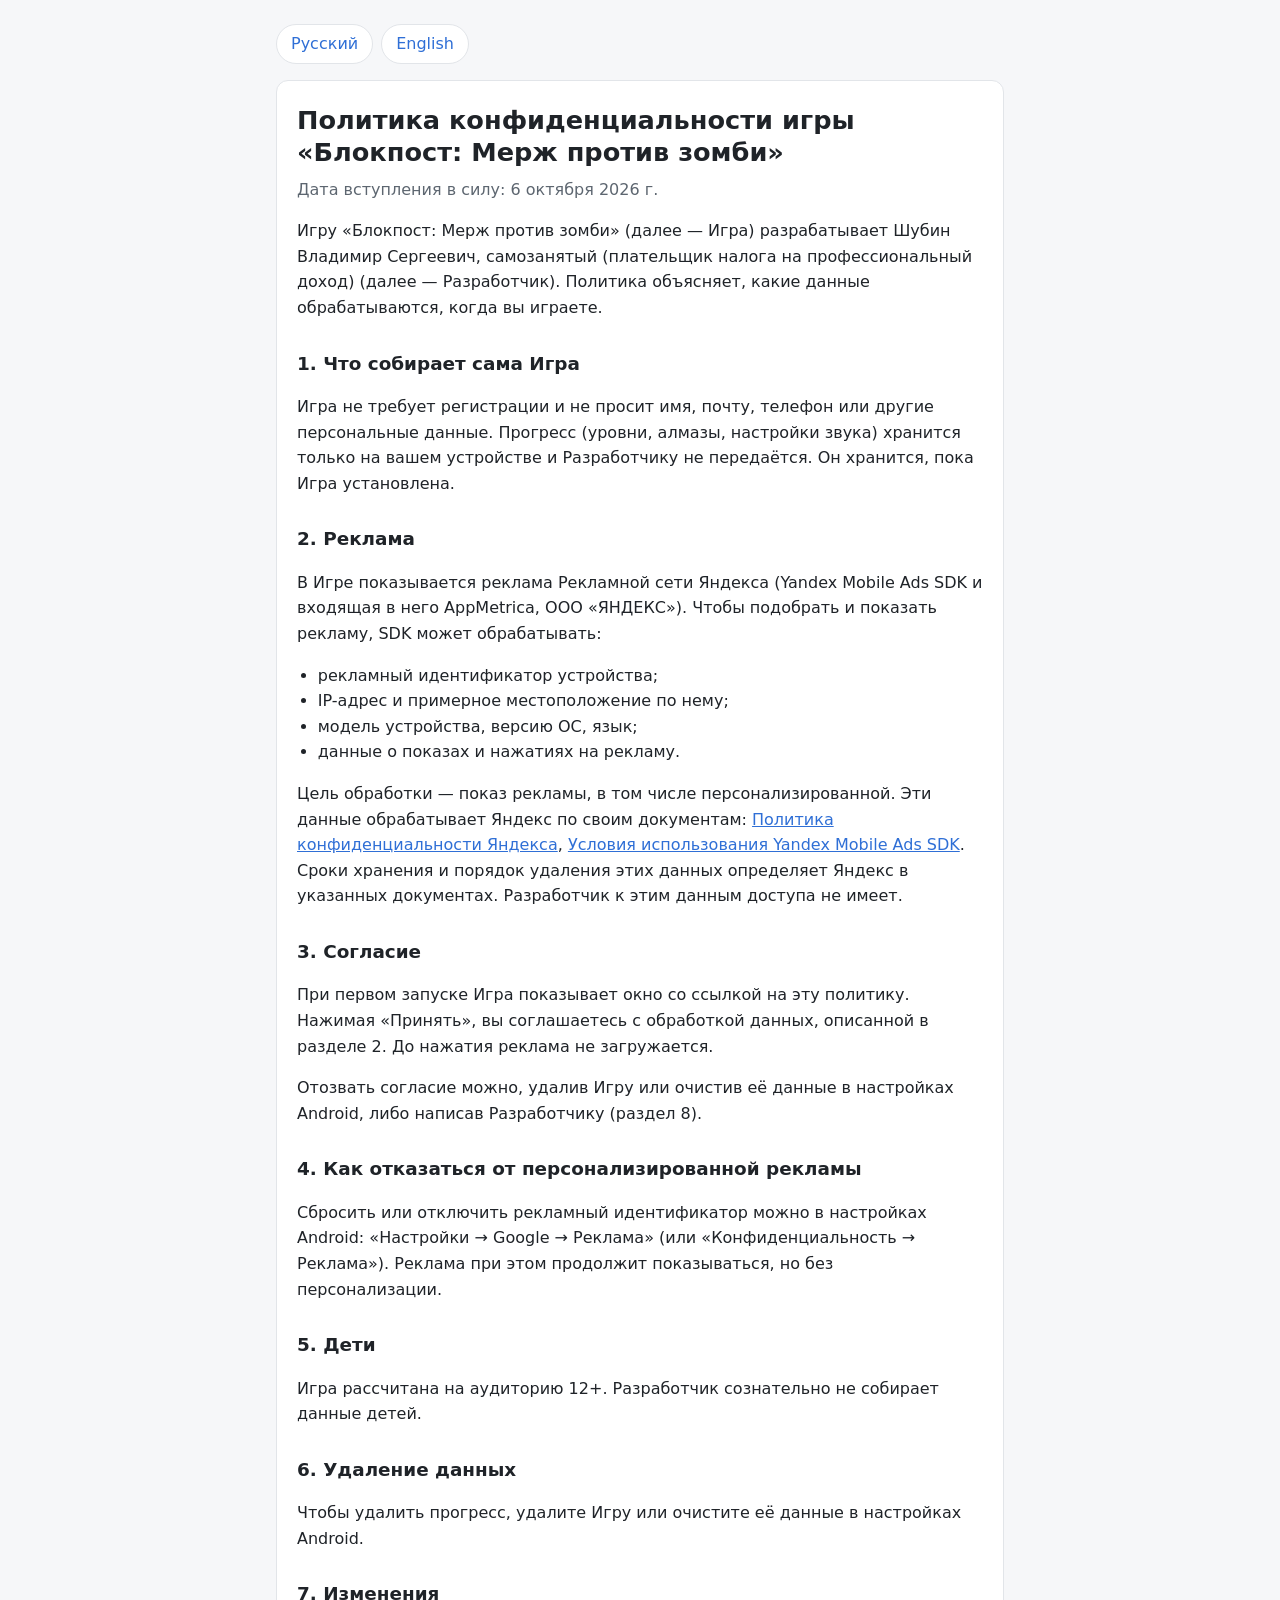
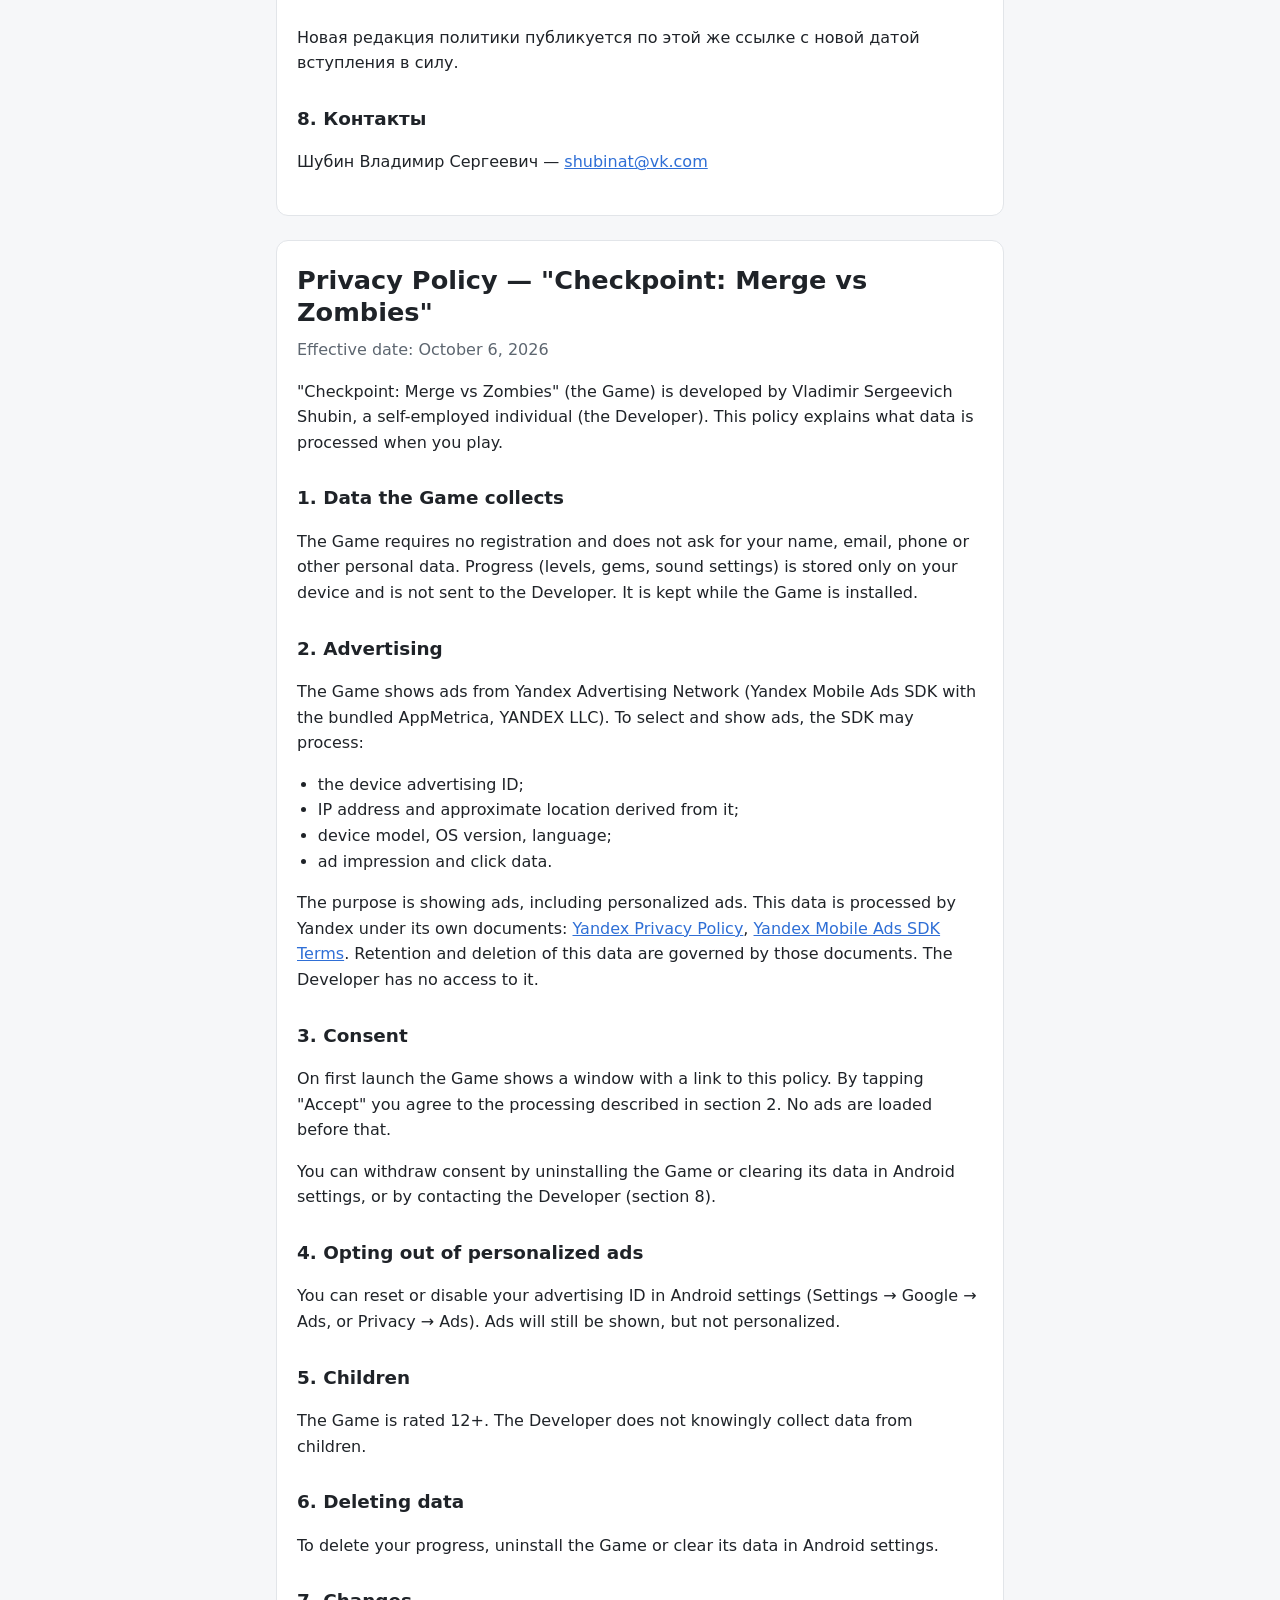
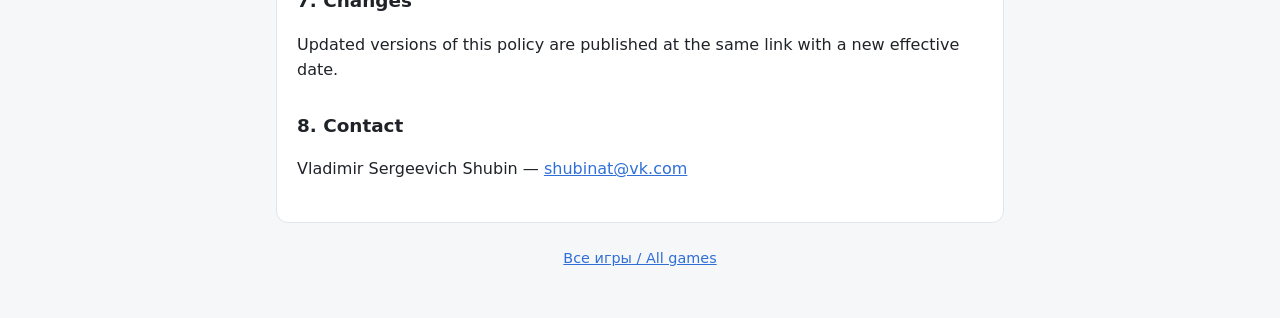
==== checkpoint-merge-vs-zombies/index.html @ 8efc7833 "Политика конфиденциальности: Блокпост: Мерж против зомби" ====
<!doctype html>
<html lang="ru">
<head>
  <meta charset="utf-8">
  <meta name="viewport" content="width=device-width, initial-scale=1">
  <title>Политика конфиденциальности — Блокпост: Мерж против зомби</title>
  <meta name="description" content="Политика конфиденциальности игры «Блокпост: Мерж против зомби» / Privacy Policy of Checkpoint: Merge vs Zombies">
  <link rel="stylesheet" href="../assets/style.css">
</head>
<body>
<main>
  <nav class="lang"><a href="#ru">Русский</a><a href="#en" hreflang="en">English</a></nav>

  <article class="card" id="ru">
    <h1>Политика конфиденциальности игры «Блокпост: Мерж против зомби»</h1>
    <p class="meta">Дата вступления в силу: 6 октября 2026 г.</p>

    <p>Игру «Блокпост: Мерж против зомби» (далее — Игра) разрабатывает Шубин Владимир Сергеевич, самозанятый (плательщик налога на профессиональный доход) (далее — Разработчик). Политика объясняет, какие данные обрабатываются, когда вы играете.</p>

    <h2>1. Что собирает сама Игра</h2>
    <p>Игра не требует регистрации и не просит имя, почту, телефон или другие персональные данные. Прогресс (уровни, алмазы, настройки звука) хранится только на вашем устройстве и Разработчику не передаётся. Он хранится, пока Игра установлена.</p>

    <h2>2. Реклама</h2>
    <p>В Игре показывается реклама Рекламной сети Яндекса (Yandex Mobile Ads SDK и входящая в него AppMetrica, ООО «ЯНДЕКС»). Чтобы подобрать и показать рекламу, SDK может обрабатывать:</p>
    <ul>
      <li>рекламный идентификатор устройства;</li>
      <li>IP-адрес и примерное местоположение по нему;</li>
      <li>модель устройства, версию ОС, язык;</li>
      <li>данные о показах и нажатиях на рекламу.</li>
    </ul>
    <p>Цель обработки — показ рекламы, в том числе персонализированной. Эти данные обрабатывает Яндекс по своим документам: <a href="https://yandex.ru/legal/confidential/">Политика конфиденциальности Яндекса</a>, <a href="https://yandex.ru/legal/mobileads_sdk_agreement/">Условия использования Yandex Mobile Ads SDK</a>. Сроки хранения и порядок удаления этих данных определяет Яндекс в указанных документах. Разработчик к этим данным доступа не имеет.</p>

    <h2>3. Согласие</h2>
    <p>При первом запуске Игра показывает окно со ссылкой на эту политику. Нажимая «Принять», вы соглашаетесь с обработкой данных, описанной в разделе 2. До нажатия реклама не загружается.</p>
    <p>Отозвать согласие можно, удалив Игру или очистив её данные в настройках Android, либо написав Разработчику (раздел 8).</p>

    <h2>4. Как отказаться от персонализированной рекламы</h2>
    <p>Сбросить или отключить рекламный идентификатор можно в настройках Android: «Настройки → Google → Реклама» (или «Конфиденциальность → Реклама»). Реклама при этом продолжит показываться, но без персонализации.</p>

    <h2>5. Дети</h2>
    <p>Игра рассчитана на аудиторию 12+. Разработчик сознательно не собирает данные детей.</p>

    <h2>6. Удаление данных</h2>
    <p>Чтобы удалить прогресс, удалите Игру или очистите её данные в настройках Android.</p>

    <h2>7. Изменения</h2>
    <p>Новая редакция политики публикуется по этой же ссылке с новой датой вступления в силу.</p>

    <h2>8. Контакты</h2>
    <p>Шубин Владимир Сергеевич — <a href="mailto:shubinat@vk.com">shubinat@vk.com</a></p>
  </article>

  <article class="card" id="en" lang="en">
    <h1>Privacy Policy — "Checkpoint: Merge vs Zombies"</h1>
    <p class="meta">Effective date: October 6, 2026</p>

    <p>"Checkpoint: Merge vs Zombies" (the Game) is developed by Vladimir Sergeevich Shubin, a self-employed individual (the Developer). This policy explains what data is processed when you play.</p>

    <h2>1. Data the Game collects</h2>
    <p>The Game requires no registration and does not ask for your name, email, phone or other personal data. Progress (levels, gems, sound settings) is stored only on your device and is not sent to the Developer. It is kept while the Game is installed.</p>

    <h2>2. Advertising</h2>
    <p>The Game shows ads from Yandex Advertising Network (Yandex Mobile Ads SDK with the bundled AppMetrica, YANDEX LLC). To select and show ads, the SDK may process:</p>
    <ul>
      <li>the device advertising ID;</li>
      <li>IP address and approximate location derived from it;</li>
      <li>device model, OS version, language;</li>
      <li>ad impression and click data.</li>
    </ul>
    <p>The purpose is showing ads, including personalized ads. This data is processed by Yandex under its own documents: <a href="https://yandex.com/legal/confidential/">Yandex Privacy Policy</a>, <a href="https://yandex.ru/legal/mobileads_sdk_agreement/">Yandex Mobile Ads SDK Terms</a>. Retention and deletion of this data are governed by those documents. The Developer has no access to it.</p>

    <h2>3. Consent</h2>
    <p>On first launch the Game shows a window with a link to this policy. By tapping "Accept" you agree to the processing described in section 2. No ads are loaded before that.</p>
    <p>You can withdraw consent by uninstalling the Game or clearing its data in Android settings, or by contacting the Developer (section 8).</p>

    <h2>4. Opting out of personalized ads</h2>
    <p>You can reset or disable your advertising ID in Android settings (Settings → Google → Ads, or Privacy → Ads). Ads will still be shown, but not personalized.</p>

    <h2>5. Children</h2>
    <p>The Game is rated 12+. The Developer does not knowingly collect data from children.</p>

    <h2>6. Deleting data</h2>
    <p>To delete your progress, uninstall the Game or clear its data in Android settings.</p>

    <h2>7. Changes</h2>
    <p>Updated versions of this policy are published at the same link with a new effective date.</p>

    <h2>8. Contact</h2>
    <p>Vladimir Sergeevich Shubin — <a href="mailto:shubinat@vk.com">shubinat@vk.com</a></p>
  </article>

  <footer><a href="../">Все игры / All games</a></footer>
</main>
</body>
</html>
---- assets/style.css ----
/* Общий стиль страниц политик: читабельно на телефоне, светлая и тёмная тема */
:root {
  --bg: #f6f7f9;
  --card: #ffffff;
  --text: #1f2328;
  --muted: #5d6670;
  --line: #e2e5e9;
  --accent: #2f6fd6;
}

@media (prefers-color-scheme: dark) {
  :root {
    --bg: #12151a;
    --card: #1a1f26;
    --text: #e6e8eb;
    --muted: #9aa3ad;
    --line: #2a313a;
    --accent: #6ea2ff;
  }
}

* { box-sizing: border-box; }

body {
  margin: 0;
  background: var(--bg);
  color: var(--text);
  font: 16px/1.6 system-ui, -apple-system, "Segoe UI", Roboto, Arial, sans-serif;
}

main {
  max-width: 760px;
  margin: 0 auto;
  padding: 24px 16px 48px;
}

.card {
  background: var(--card);
  border: 1px solid var(--line);
  border-radius: 12px;
  padding: 24px 20px;
  margin-bottom: 24px;
}

h1 { font-size: 1.6rem; line-height: 1.25; margin: 0 0 8px; }
h2 { font-size: 1.15rem; margin: 28px 0 8px; }
p, li { overflow-wrap: anywhere; }
ul { padding-left: 1.3em; }
a { color: var(--accent); }

.meta { color: var(--muted); margin: 0 0 16px; }

.lang {
  display: flex;
  gap: 8px;
  margin-bottom: 16px;
}

.lang a {
  padding: 6px 14px;
  border: 1px solid var(--line);
  border-radius: 999px;
  text-decoration: none;
  background: var(--card);
}

.games { list-style: none; padding: 0; margin: 0; }
.games li { padding: 14px 0; border-top: 1px solid var(--line); }
.games li:first-child { border-top: 0; }
.games .title { font-weight: 600; }

footer { color: var(--muted); font-size: 0.9rem; text-align: center; }
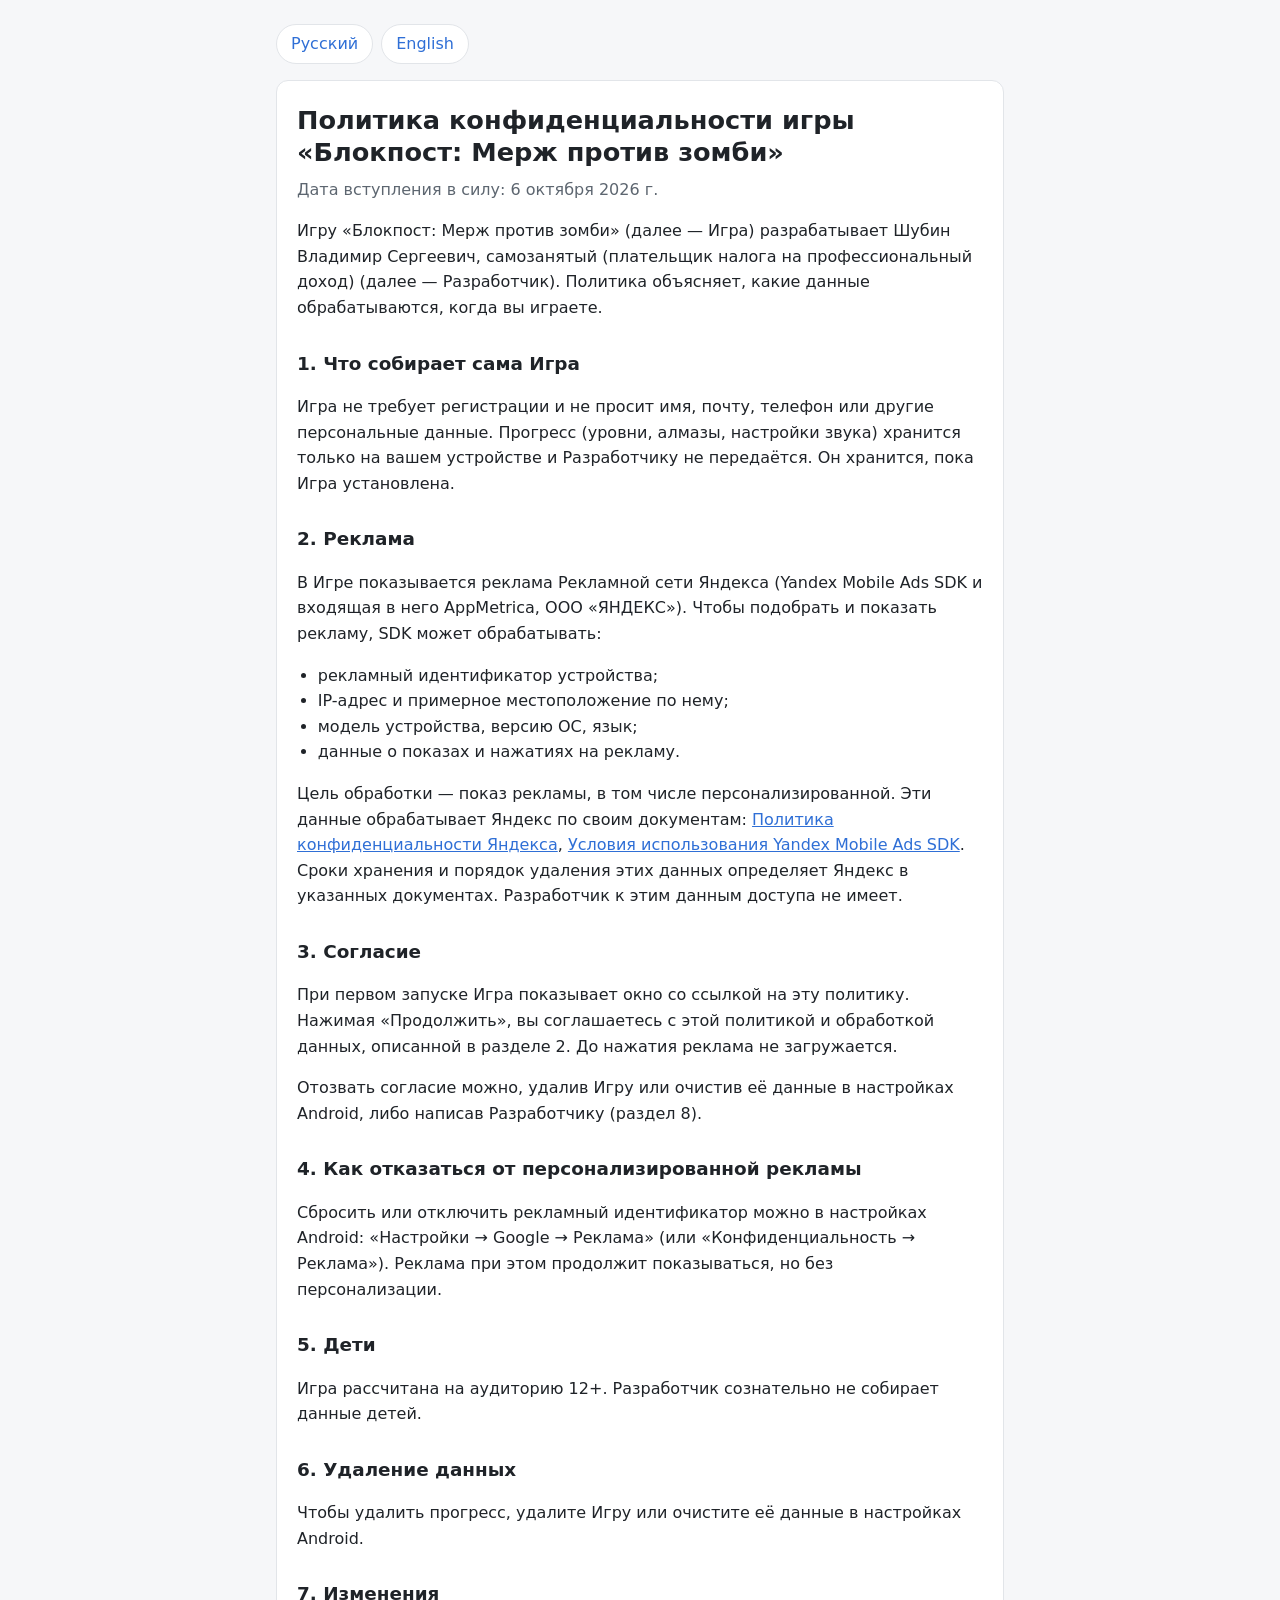
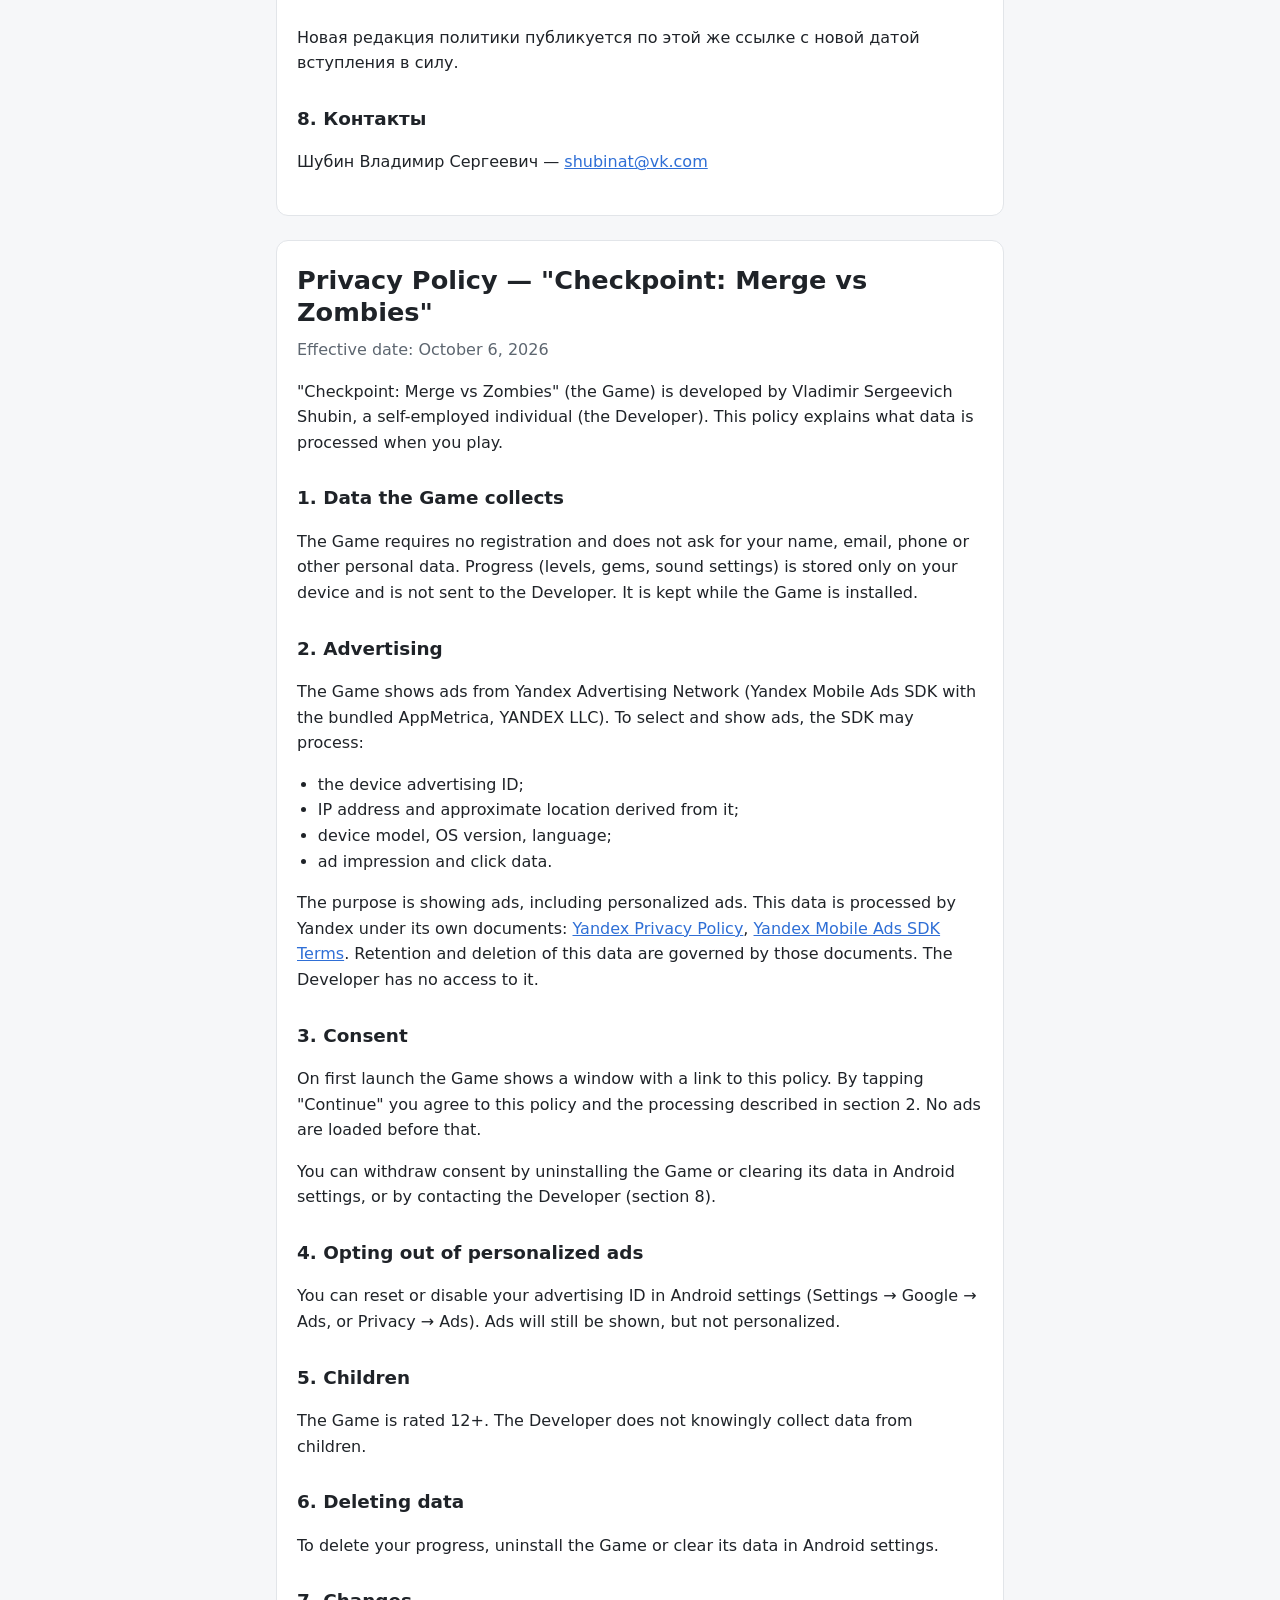
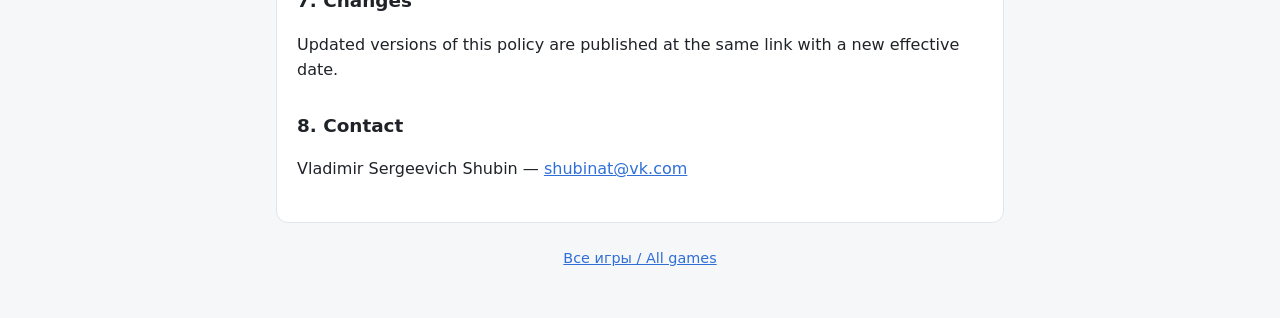
==== commit cc6c0edd: "Согласие: кнопка «Продолжить» вместо «Принять»" ====
--- a/checkpoint-merge-vs-zombies/index.html
+++ b/checkpoint-merge-vs-zombies/index.html
@@ -31,7 +31,7 @@
     <p>Цель обработки — показ рекламы, в том числе персонализированной. Эти данные обрабатывает Яндекс по своим документам: <a href="https://yandex.ru/legal/confidential/">Политика конфиденциальности Яндекса</a>, <a href="https://yandex.ru/legal/mobileads_sdk_agreement/">Условия использования Yandex Mobile Ads SDK</a>. Сроки хранения и порядок удаления этих данных определяет Яндекс в указанных документах. Разработчик к этим данным доступа не имеет.</p>
 
     <h2>3. Согласие</h2>
-    <p>При первом запуске Игра показывает окно со ссылкой на эту политику. Нажимая «Принять», вы соглашаетесь с обработкой данных, описанной в разделе 2. До нажатия реклама не загружается.</p>
+    <p>При первом запуске Игра показывает окно со ссылкой на эту политику. Нажимая «Продолжить», вы соглашаетесь с этой политикой и обработкой данных, описанной в разделе 2. До нажатия реклама не загружается.</p>
     <p>Отозвать согласие можно, удалив Игру или очистив её данные в настройках Android, либо написав Разработчику (раздел 8).</p>
 
     <h2>4. Как отказаться от персонализированной рекламы</h2>
@@ -70,7 +70,7 @@
     <p>The purpose is showing ads, including personalized ads. This data is processed by Yandex under its own documents: <a href="https://yandex.com/legal/confidential/">Yandex Privacy Policy</a>, <a href="https://yandex.ru/legal/mobileads_sdk_agreement/">Yandex Mobile Ads SDK Terms</a>. Retention and deletion of this data are governed by those documents. The Developer has no access to it.</p>
 
     <h2>3. Consent</h2>
-    <p>On first launch the Game shows a window with a link to this policy. By tapping "Accept" you agree to the processing described in section 2. No ads are loaded before that.</p>
+    <p>On first launch the Game shows a window with a link to this policy. By tapping "Continue" you agree to this policy and the processing described in section 2. No ads are loaded before that.</p>
     <p>You can withdraw consent by uninstalling the Game or clearing its data in Android settings, or by contacting the Developer (section 8).</p>
 
     <h2>4. Opting out of personalized ads</h2>
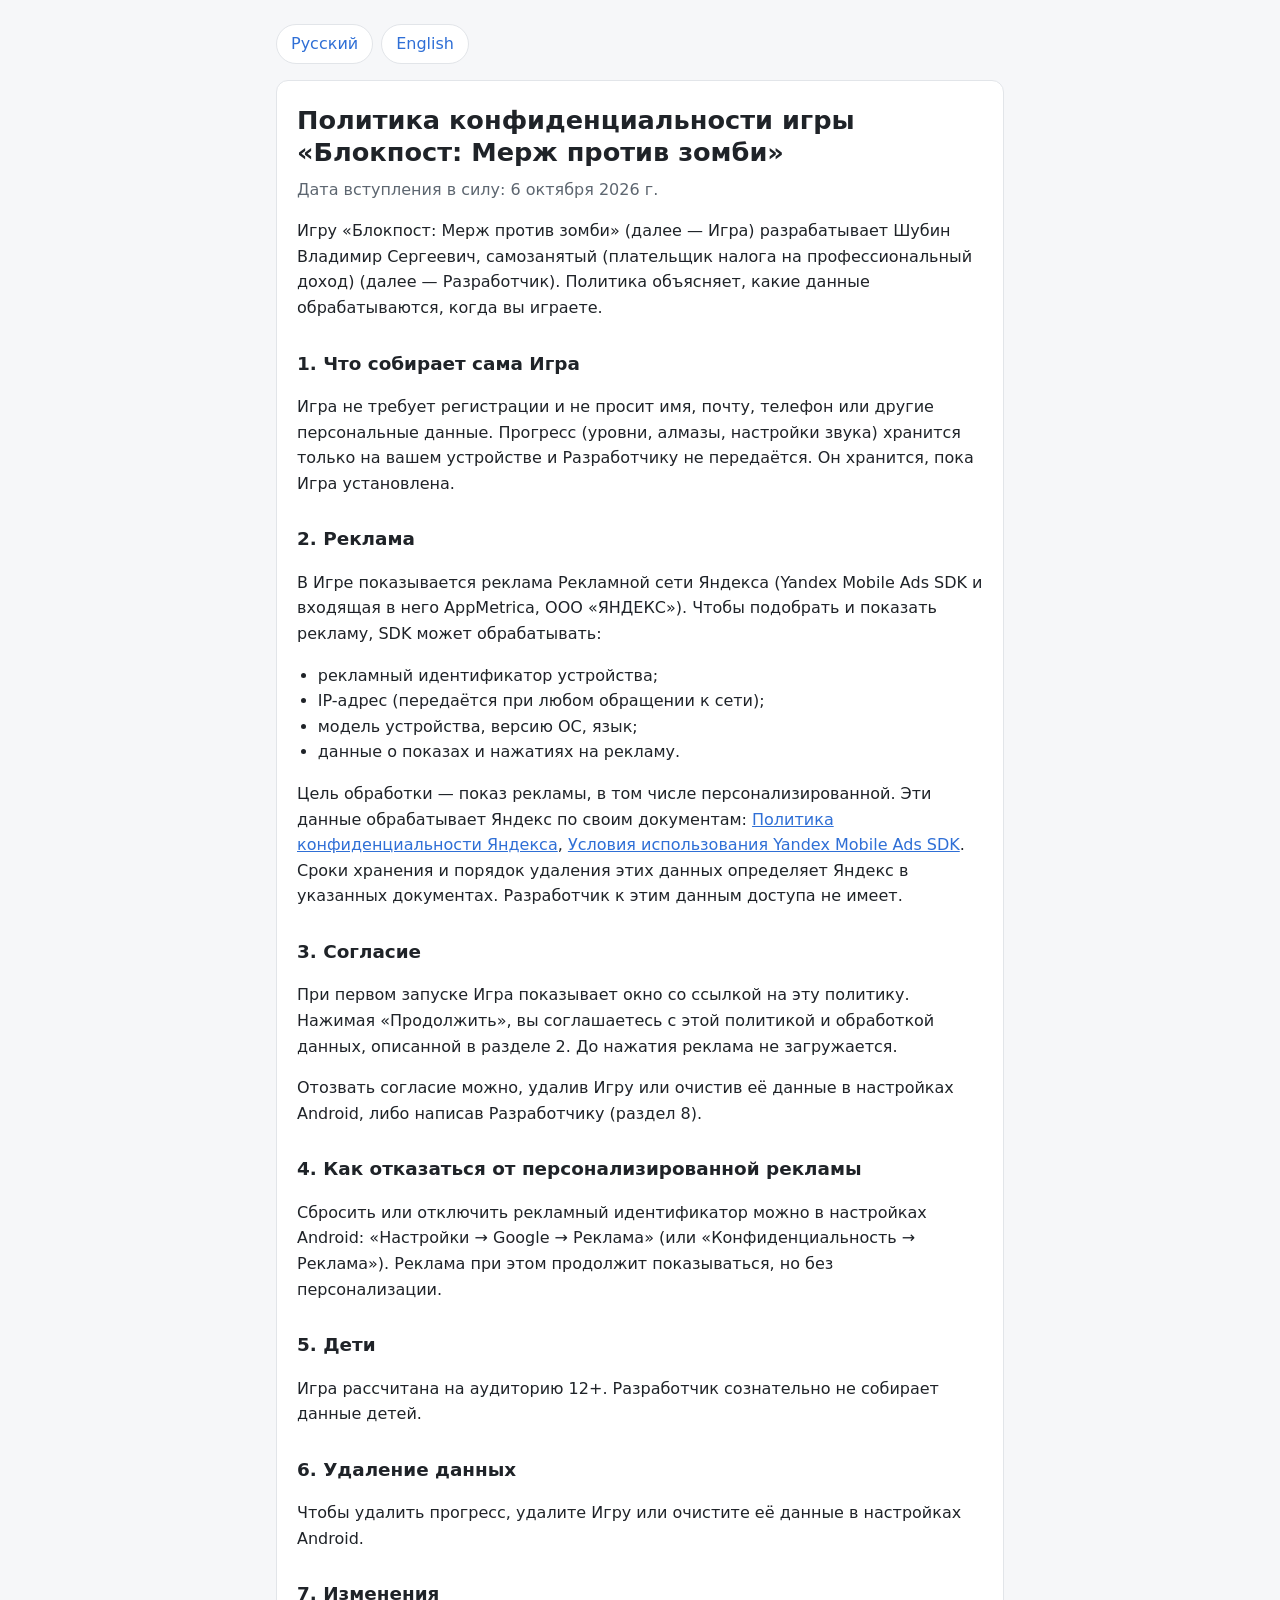
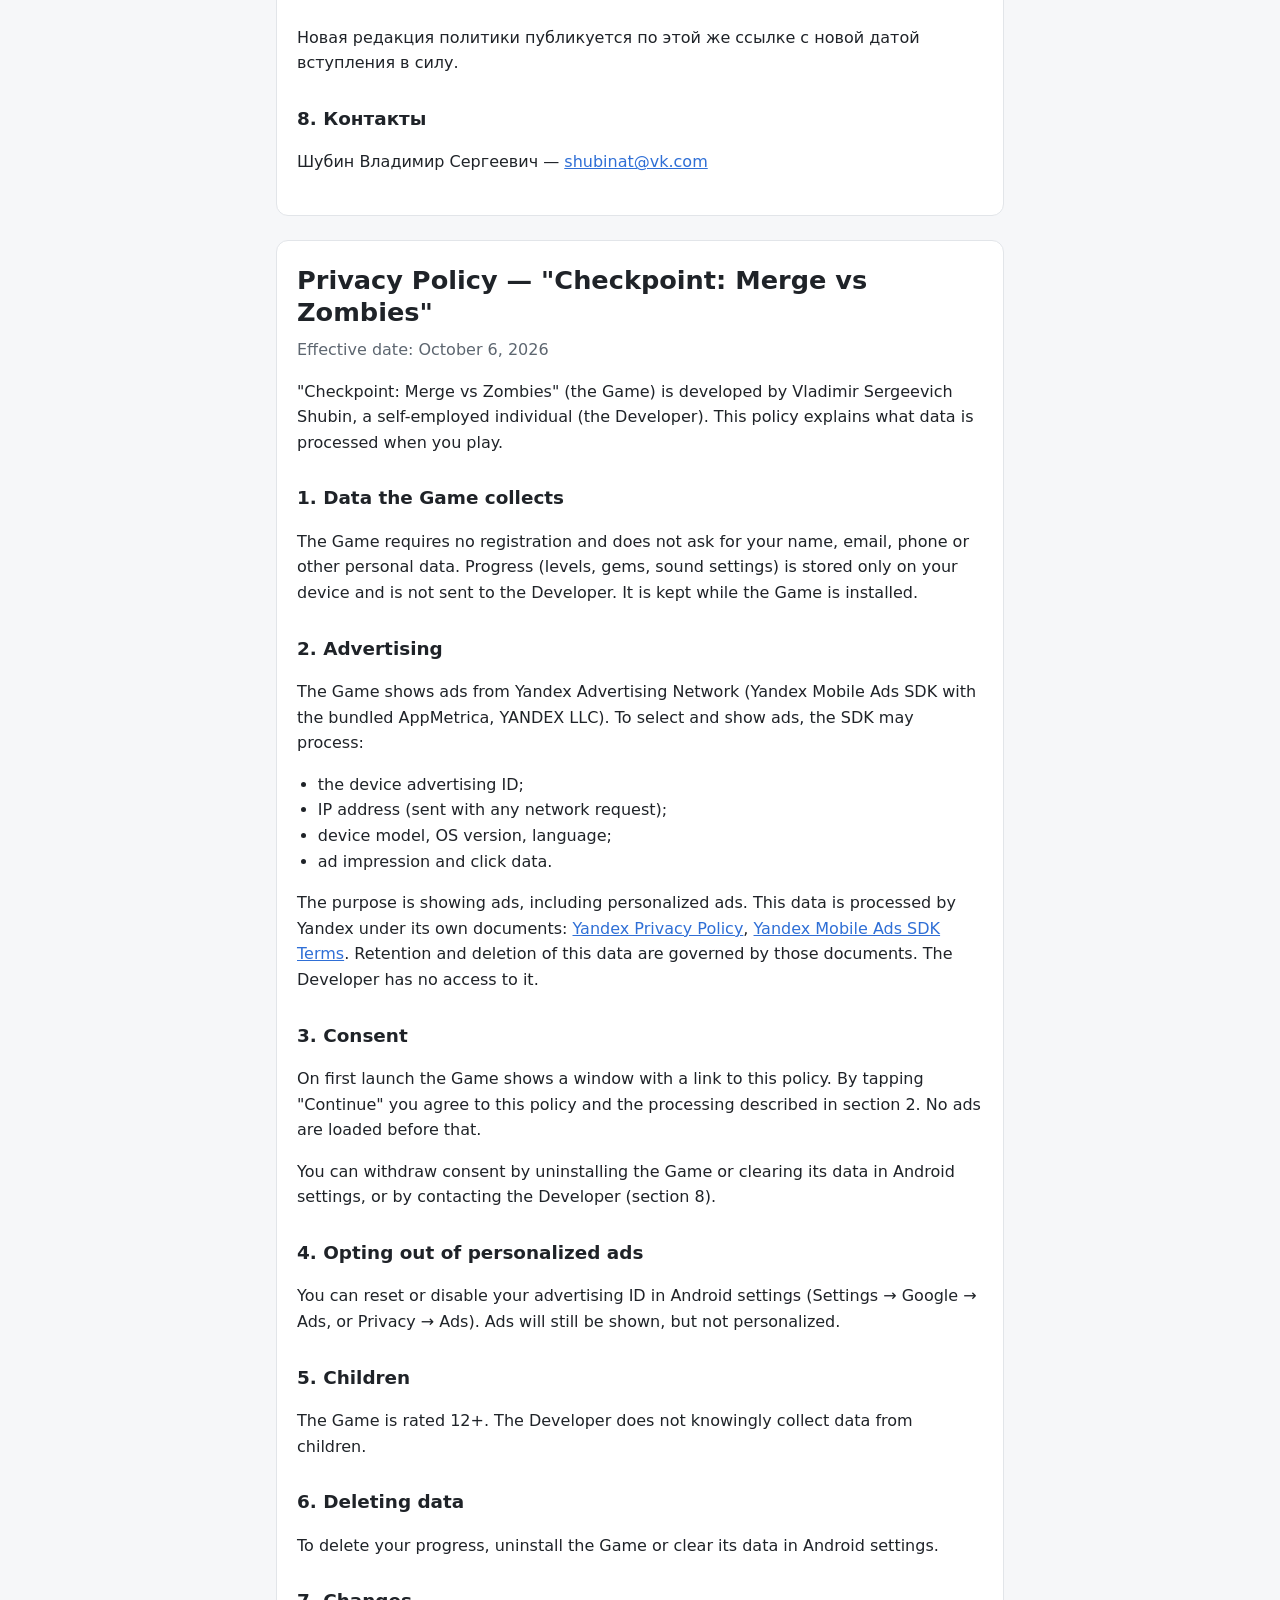
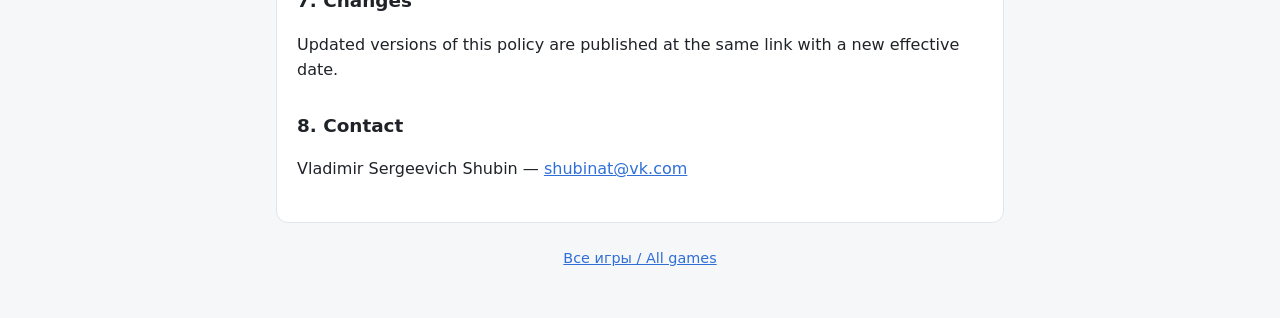
==== commit 5d362b2a: "Реклама: без местоположения — SDK не собирает его без разрешения и согласия на геолокацию" ====
--- a/checkpoint-merge-vs-zombies/index.html
+++ b/checkpoint-merge-vs-zombies/index.html
@@ -24,7 +24,7 @@
     <p>В Игре показывается реклама Рекламной сети Яндекса (Yandex Mobile Ads SDK и входящая в него AppMetrica, ООО «ЯНДЕКС»). Чтобы подобрать и показать рекламу, SDK может обрабатывать:</p>
     <ul>
       <li>рекламный идентификатор устройства;</li>
-      <li>IP-адрес и примерное местоположение по нему;</li>
+      <li>IP-адрес (передаётся при любом обращении к сети);</li>
       <li>модель устройства, версию ОС, язык;</li>
       <li>данные о показах и нажатиях на рекламу.</li>
     </ul>
@@ -63,7 +63,7 @@
     <p>The Game shows ads from Yandex Advertising Network (Yandex Mobile Ads SDK with the bundled AppMetrica, YANDEX LLC). To select and show ads, the SDK may process:</p>
     <ul>
       <li>the device advertising ID;</li>
-      <li>IP address and approximate location derived from it;</li>
+      <li>IP address (sent with any network request);</li>
       <li>device model, OS version, language;</li>
       <li>ad impression and click data.</li>
     </ul>
